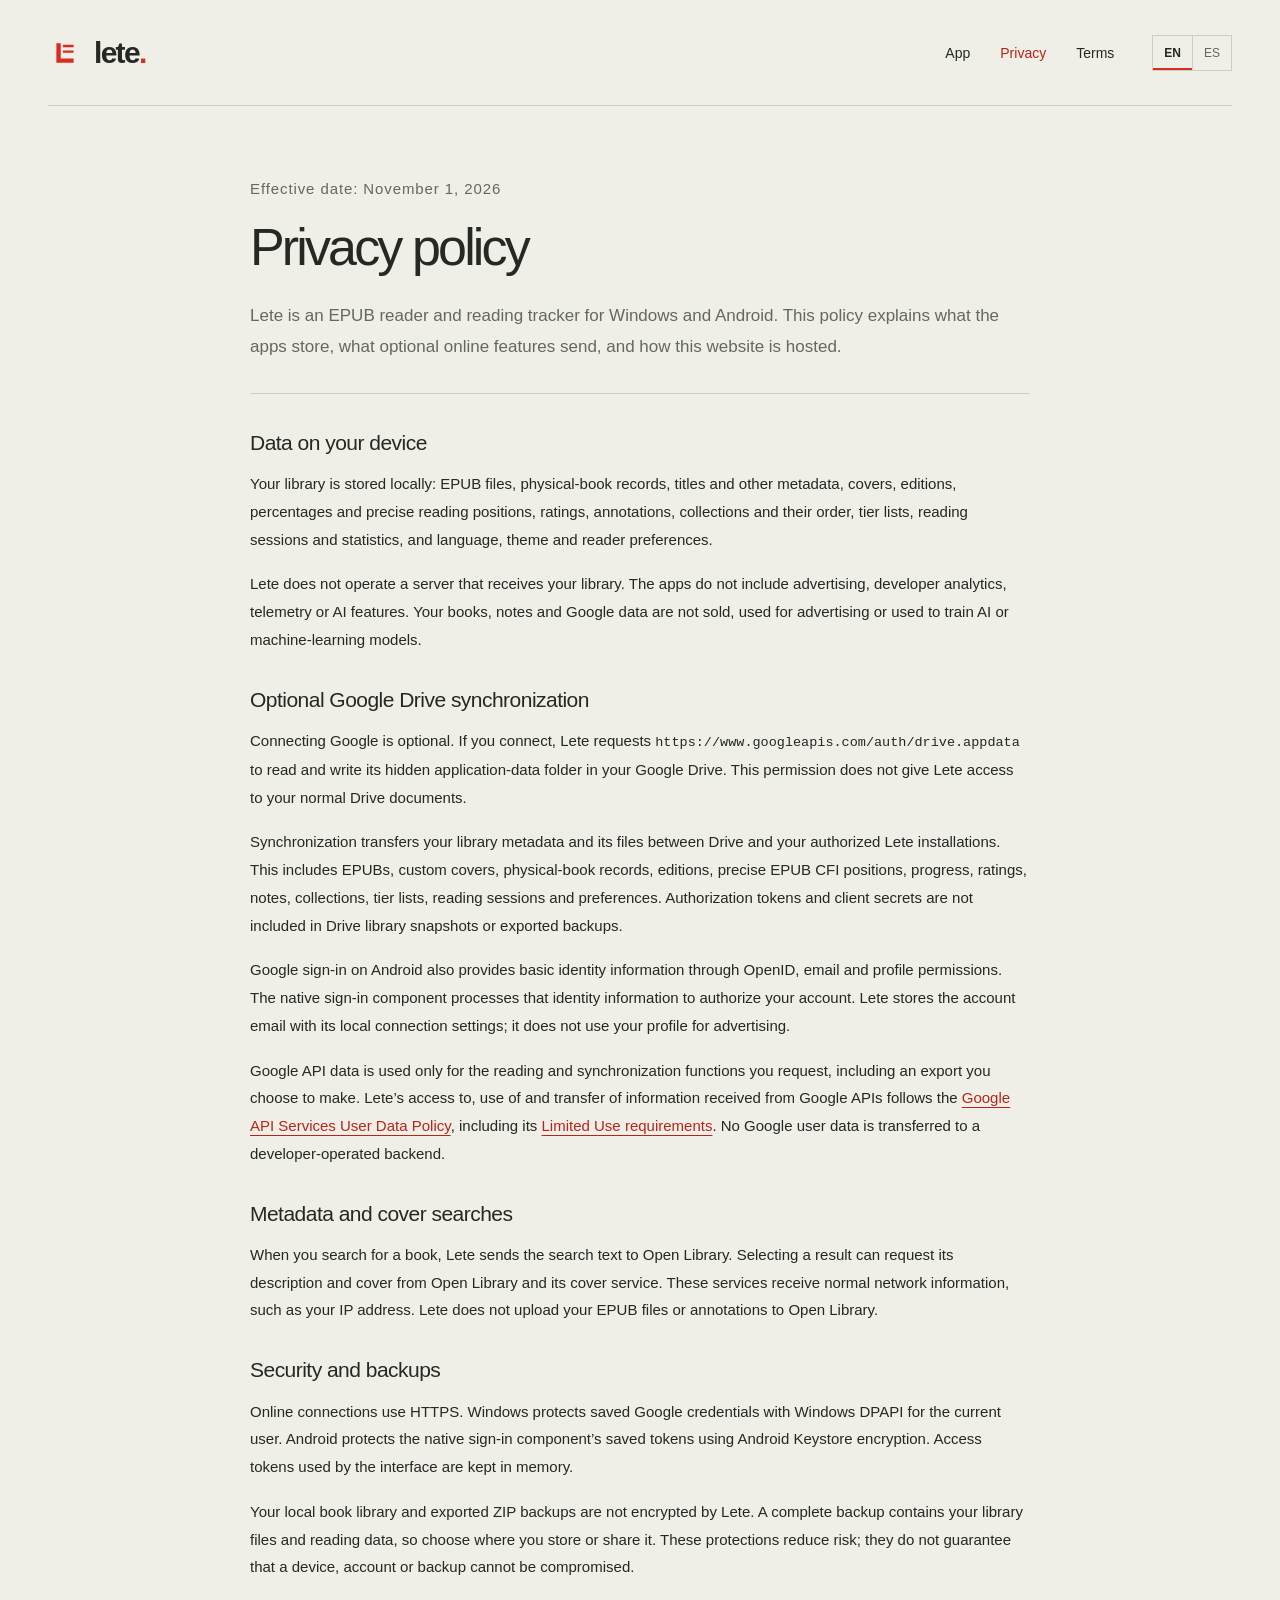
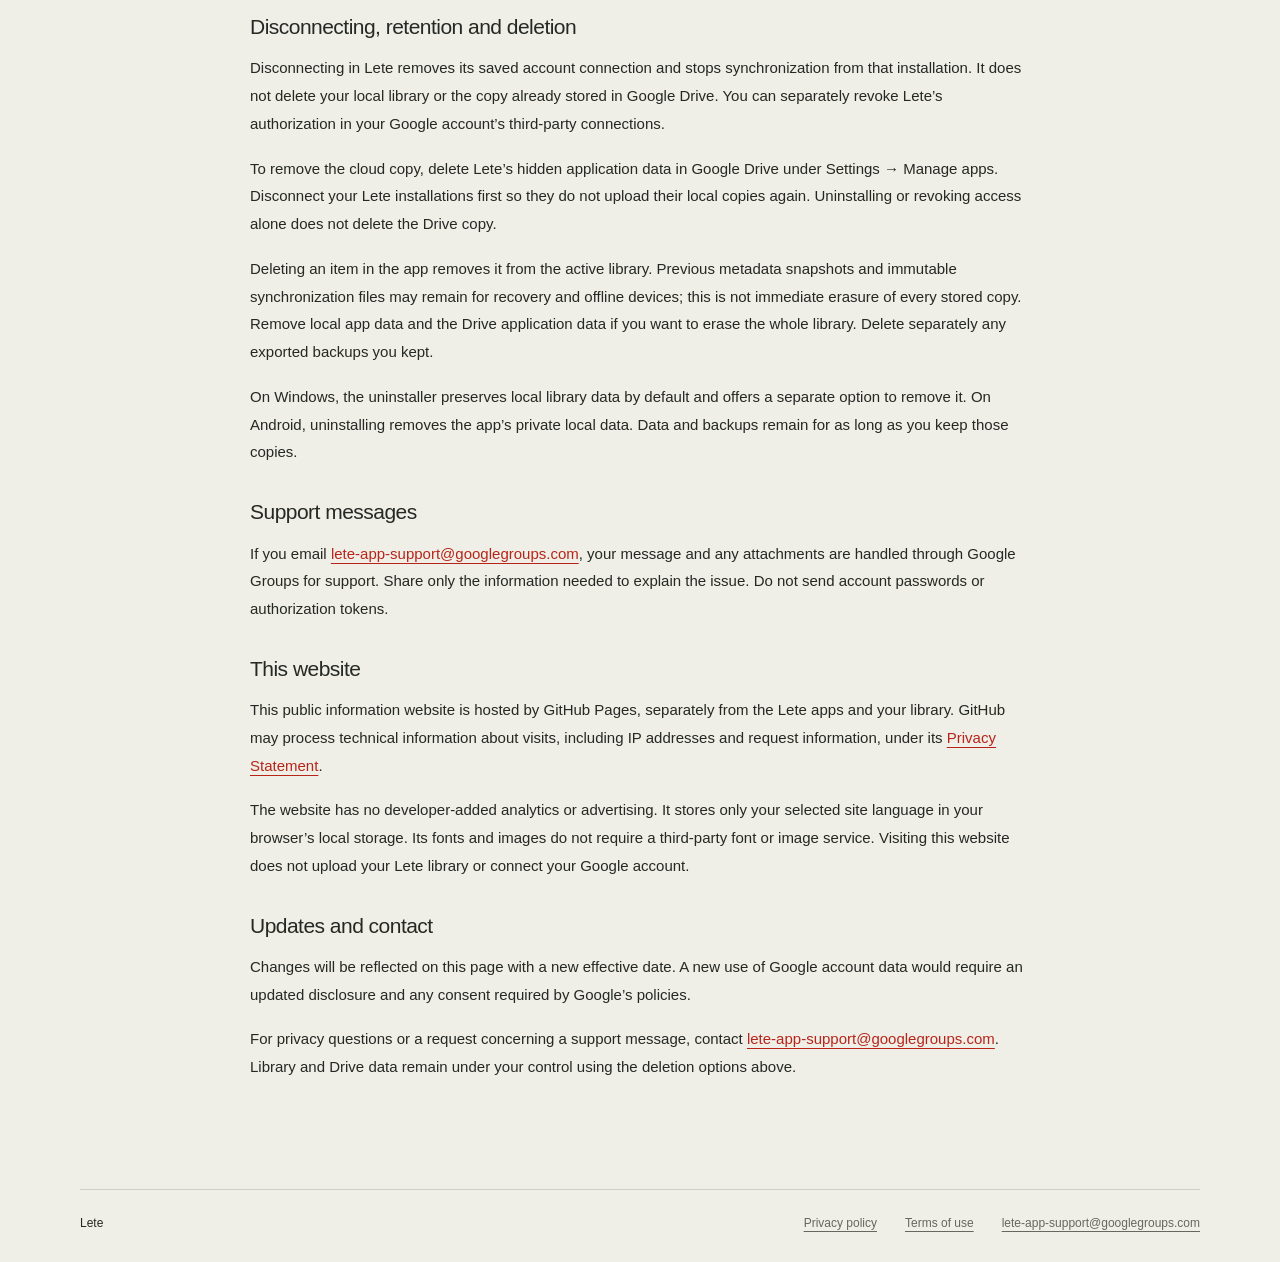
==== privacy.html @ 0ac7e888 "Publish Lete website and privacy information" ====
<!doctype html>
<html lang="en">
  <head>
    <meta charset="utf-8" />
    <meta name="viewport" content="width=device-width, initial-scale=1" />
    <meta name="theme-color" content="#efeee7" />
    <meta
      name="description"
      content="How Lete handles local library data, optional Google Drive synchronization and website visits."
    />
    <link rel="canonical" href="https://sangreprimitiva.github.io/privacy.html" />
    <link rel="icon" type="image/svg+xml" href="./logo.svg" />
    <link rel="stylesheet" href="./styles.css" />
    <script src="./site.js" defer></script>
    <title>Privacy policy — Lete</title>
  </head>
  <body data-page="privacy">
    <a class="skip-link" href="#main" data-en="Skip to content" data-es="Ir al contenido"
      >Skip to content</a
    >
    <header class="site-header">
      <a class="brand" href="./" aria-label="Lete"
        ><img src="./logo.svg" width="34" height="34" alt="" /><span
          >lete<span class="brand-dot">.</span></span
        ></a
      >
      <nav
        class="main-nav"
        aria-label="Main navigation"
        data-label-en="Main navigation"
        data-label-es="Navegación principal"
      >
        <a href="./" data-en="App" data-es="App">App</a
        ><a href="./privacy.html" aria-current="page" data-en="Privacy" data-es="Privacidad"
          >Privacy</a
        ><a href="./terms.html" data-en="Terms" data-es="Términos">Terms</a>
      </nav>
      <div
        class="language-control"
        role="group"
        aria-label="Language"
        data-label-en="Language"
        data-label-es="Idioma"
      >
        <button type="button" data-set-language="en" aria-pressed="true" lang="en">EN</button
        ><button type="button" data-set-language="es" aria-pressed="false" lang="es">ES</button>
      </div>
    </header>
    <main id="main" class="document content-width">
      <article data-language="en">
        <header class="document-header">
          <p class="document-date">Effective date: November 1, 2026</p>
          <h1>Privacy policy</h1>
          <p>
            Lete is an EPUB reader and reading tracker for Windows and Android. This policy explains
            what the apps store, what optional online features send, and how this website is hosted.
          </p>
        </header>
        <section>
          <h2>Data on your device</h2>
          <p>
            Your library is stored locally: EPUB files, physical-book records, titles and other
            metadata, covers, editions, percentages and precise reading positions, ratings,
            annotations, collections and their order, tier lists, reading sessions and statistics,
            and language, theme and reader preferences.
          </p>
          <p>
            Lete does not operate a server that receives your library. The apps do not include
            advertising, developer analytics, telemetry or AI features. Your books, notes and Google
            data are not sold, used for advertising or used to train AI or machine-learning models.
          </p>
        </section>
        <section>
          <h2>Optional Google Drive synchronization</h2>
          <p>
            Connecting Google is optional. If you connect, Lete requests
            <code>https://www.googleapis.com/auth/drive.appdata</code> to read and write its hidden
            application-data folder in your Google Drive. This permission does not give Lete access
            to your normal Drive documents.
          </p>
          <p>
            Synchronization transfers your library metadata and its files between Drive and your
            authorized Lete installations. This includes EPUBs, custom covers, physical-book
            records, editions, precise EPUB CFI positions, progress, ratings, notes, collections,
            tier lists, reading sessions and preferences. Authorization tokens and client secrets
            are not included in Drive library snapshots or exported backups.
          </p>
          <p>
            Google sign-in on Android also provides basic identity information through OpenID, email
            and profile permissions. The native sign-in component processes that identity
            information to authorize your account. Lete stores the account email with its local
            connection settings; it does not use your profile for advertising.
          </p>
          <p>
            Google API data is used only for the reading and synchronization functions you request,
            including an export you choose to make. Lete’s access to, use of and transfer of
            information received from Google APIs follows the
            <a href="https://developers.google.com/terms/api-services-user-data-policy"
              >Google API Services User Data Policy</a
            >, including its
            <a href="https://developers.google.com/terms/api-services-user-data-policy#limited-use"
              >Limited Use requirements</a
            >. No Google user data is transferred to a developer-operated backend.
          </p>
        </section>
        <section>
          <h2>Metadata and cover searches</h2>
          <p>
            When you search for a book, Lete sends the search text to Open Library. Selecting a
            result can request its description and cover from Open Library and its cover service.
            These services receive normal network information, such as your IP address. Lete does
            not upload your EPUB files or annotations to Open Library.
          </p>
        </section>
        <section>
          <h2>Security and backups</h2>
          <p>
            Online connections use HTTPS. Windows protects saved Google credentials with Windows
            DPAPI for the current user. Android protects the native sign-in component’s saved tokens
            using Android Keystore encryption. Access tokens used by the interface are kept in
            memory.
          </p>
          <p>
            Your local book library and exported ZIP backups are not encrypted by Lete. A complete
            backup contains your library files and reading data, so choose where you store or share
            it. These protections reduce risk; they do not guarantee that a device, account or
            backup cannot be compromised.
          </p>
        </section>
        <section>
          <h2>Disconnecting, retention and deletion</h2>
          <p>
            Disconnecting in Lete removes its saved account connection and stops synchronization
            from that installation. It does not delete your local library or the copy already stored
            in Google Drive. You can separately revoke Lete’s authorization in your Google account’s
            third-party connections.
          </p>
          <p>
            To remove the cloud copy, delete Lete’s hidden application data in Google Drive under
            Settings → Manage apps. Disconnect your Lete installations first so they do not upload
            their local copies again. Uninstalling or revoking access alone does not delete the
            Drive copy.
          </p>
          <p>
            Deleting an item in the app removes it from the active library. Previous metadata
            snapshots and immutable synchronization files may remain for recovery and offline
            devices; this is not immediate erasure of every stored copy. Remove local app data and
            the Drive application data if you want to erase the whole library. Delete separately any
            exported backups you kept.
          </p>
          <p>
            On Windows, the uninstaller preserves local library data by default and offers a
            separate option to remove it. On Android, uninstalling removes the app’s private local
            data. Data and backups remain for as long as you keep those copies.
          </p>
        </section>
        <section>
          <h2>Support messages</h2>
          <p>
            If you email
            <a href="mailto:lete-app-support@googlegroups.com">lete-app-support@googlegroups.com</a
            >, your message and any attachments are handled through Google Groups for support. Share
            only the information needed to explain the issue. Do not send account passwords or
            authorization tokens.
          </p>
        </section>
        <section>
          <h2>This website</h2>
          <p>
            This public information website is hosted by GitHub Pages, separately from the Lete apps
            and your library. GitHub may process technical information about visits, including IP
            addresses and request information, under its
            <a
              href="https://docs.github.com/en/site-policy/privacy-policies/github-general-privacy-statement"
              >Privacy Statement</a
            >.
          </p>
          <p>
            The website has no developer-added analytics or advertising. It stores only your
            selected site language in your browser’s local storage. Its fonts and images do not
            require a third-party font or image service. Visiting this website does not upload your
            Lete library or connect your Google account.
          </p>
        </section>
        <section>
          <h2>Updates and contact</h2>
          <p>
            Changes will be reflected on this page with a new effective date. A new use of Google
            account data would require an updated disclosure and any consent required by Google’s
            policies.
          </p>
          <p>
            For privacy questions or a request concerning a support message, contact
            <a href="mailto:lete-app-support@googlegroups.com">lete-app-support@googlegroups.com</a
            >. Library and Drive data remain under your control using the deletion options above.
          </p>
        </section>
      </article>
      <article data-language="es" hidden>
        <header class="document-header">
          <p class="document-date">Fecha de vigencia: 1 de noviembre de 2026</p>
          <h1>Política de privacidad</h1>
          <p>
            Lete es un lector EPUB y un registro de lecturas para Windows y Android. Esta política
            explica qué guardan las apps, qué envían las funciones opcionales en línea y cómo se
            aloja este sitio web.
          </p>
        </header>
        <section>
          <h2>Datos en tu dispositivo</h2>
          <p>
            Tu biblioteca se guarda localmente: archivos EPUB, registros de libros físicos, títulos
            y otros metadatos, portadas, ediciones, porcentajes y posiciones precisas de lectura,
            puntuaciones, anotaciones, colecciones y su orden, tier lists, sesiones y estadísticas
            de lectura, y preferencias de idioma, tema y lector.
          </p>
          <p>
            Lete no opera un servidor que reciba tu biblioteca. Las apps no incluyen publicidad,
            analítica del desarrollador, telemetría ni funciones de inteligencia artificial. Tus
            libros, notas y datos de Google no se venden, no se usan para publicidad ni para
            entrenar modelos de inteligencia artificial o aprendizaje automático.
          </p>
        </section>
        <section>
          <h2>Sincronización opcional con Google Drive</h2>
          <p>
            Vincular Google es opcional. Si lo hacés, Lete solicita
            <code>https://www.googleapis.com/auth/drive.appdata</code> para leer y escribir su
            carpeta oculta de datos de aplicación en tu Google Drive. Este permiso no le da acceso a
            tus documentos normales de Drive.
          </p>
          <p>
            La sincronización transfiere los metadatos y archivos de tu biblioteca entre Drive y tus
            instalaciones autorizadas de Lete. Incluye EPUB, portadas propias, registros de libros
            físicos, ediciones, posiciones EPUB CFI precisas, progreso, puntuaciones, notas,
            colecciones, tier lists, sesiones de lectura y preferencias. Los tokens de autorización
            y secretos de cliente no se incluyen en las copias de la biblioteca en Drive ni en los
            respaldos exportados.
          </p>
          <p>
            El inicio de sesión de Google en Android también proporciona información básica de
            identidad mediante los permisos OpenID, correo y perfil. El componente nativo de inicio
            de sesión procesa esa información para autorizar tu cuenta. Lete guarda el correo de la
            cuenta en la configuración local de conexión; no usa tu perfil para publicidad.
          </p>
          <p>
            Los datos de las API de Google se usan únicamente para las funciones de lectura y
            sincronización que solicitás, incluida una exportación que decidas realizar. El acceso,
            uso y transferencia de información recibida de las API de Google por parte de Lete
            respeta la
            <a href="https://developers.google.com/terms/api-services-user-data-policy"
              >Política de Datos del Usuario de los Servicios de las API de Google</a
            >, incluidos sus
            <a href="https://developers.google.com/terms/api-services-user-data-policy#limited-use"
              >requisitos de Uso Limitado</a
            >. No se transfieren datos de usuario de Google a un servidor del desarrollador.
          </p>
        </section>
        <section>
          <h2>Búsquedas de metadatos y portadas</h2>
          <p>
            Cuando buscás un libro, Lete envía el texto de búsqueda a Open Library. Al seleccionar
            un resultado, puede solicitar su descripción y portada a Open Library y a su servicio de
            portadas. Esos servicios reciben información normal de red, como tu dirección IP. Lete
            no sube tus archivos EPUB ni anotaciones a Open Library.
          </p>
        </section>
        <section>
          <h2>Seguridad y respaldos</h2>
          <p>
            Las conexiones en línea usan HTTPS. Windows protege las credenciales guardadas de Google
            con Windows DPAPI para el usuario actual. Android protege los tokens guardados del
            componente nativo de inicio de sesión mediante cifrado con Android Keystore. Los tokens
            de acceso usados por la interfaz se mantienen en memoria.
          </p>
          <p>
            Lete no cifra tu biblioteca local ni los respaldos ZIP exportados. Un respaldo completo
            contiene los archivos y datos de lectura de tu biblioteca, por lo que debés elegir dónde
            guardarlo o compartirlo. Estas medidas reducen riesgos; no garantizan que un
            dispositivo, cuenta o respaldo no pueda verse comprometido.
          </p>
        </section>
        <section>
          <h2>Desconexión, conservación y eliminación</h2>
          <p>
            Desconectarte desde Lete elimina la conexión guardada a tu cuenta y detiene la
            sincronización desde esa instalación. No elimina tu biblioteca local ni la copia ya
            guardada en Google Drive. Podés revocar por separado la autorización de Lete desde las
            conexiones de terceros de tu cuenta de Google.
          </p>
          <p>
            Para quitar la copia en la nube, eliminá los datos ocultos de Lete desde Google Drive,
            en Configuración → Administrar aplicaciones. Primero desconectá tus instalaciones de
            Lete para que no vuelvan a subir sus copias locales. Desinstalar o revocar el acceso por
            sí solo no elimina la copia de Drive.
          </p>
          <p>
            Eliminar un elemento desde la app lo quita de la biblioteca activa. Pueden conservarse
            copias anteriores de metadatos y archivos inmutables de sincronización para recuperación
            y dispositivos sin conexión; esto no borra inmediatamente todas las copias almacenadas.
            Si querés borrar toda la biblioteca, eliminá los datos locales de la app y sus datos de
            aplicación en Drive. Eliminá por separado los respaldos exportados que hayas conservado.
          </p>
          <p>
            En Windows, el desinstalador conserva los datos locales de la biblioteca por defecto y
            ofrece una opción separada para eliminarlos. En Android, desinstalar elimina los datos
            locales privados de la app. Los datos y respaldos se conservan mientras mantengas esas
            copias.
          </p>
        </section>
        <section>
          <h2>Mensajes a soporte</h2>
          <p>
            Si escribís a
            <a href="mailto:lete-app-support@googlegroups.com">lete-app-support@googlegroups.com</a
            >, tu mensaje y los adjuntos se gestionan mediante Google Groups para brindar soporte.
            Compartí únicamente la información necesaria para explicar el problema. No envíes
            contraseñas ni tokens de autorización.
          </p>
        </section>
        <section>
          <h2>Este sitio web</h2>
          <p>
            Este sitio público de información está alojado en GitHub Pages, de forma separada de las
            apps de Lete y tu biblioteca. GitHub puede procesar información técnica de las visitas,
            incluidas direcciones IP y datos de las solicitudes, según su
            <a
              href="https://docs.github.com/en/site-policy/privacy-policies/github-general-privacy-statement"
              >Declaración de Privacidad</a
            >.
          </p>
          <p>
            El sitio no incluye analítica ni publicidad agregada por el desarrollador. Sólo guarda
            el idioma del sitio que elijas en el almacenamiento local del navegador. Sus tipografías
            e imágenes no requieren un servicio externo. Visitar este sitio no sube tu biblioteca de
            Lete ni vincula tu cuenta de Google.
          </p>
        </section>
        <section>
          <h2>Actualizaciones y contacto</h2>
          <p>
            Los cambios se reflejarán en esta página con una nueva fecha de vigencia. Un nuevo uso
            de datos de la cuenta de Google requeriría una declaración actualizada y el
            consentimiento que exijan las políticas de Google.
          </p>
          <p>
            Para consultas de privacidad o solicitudes relacionadas con un mensaje a soporte,
            escribí a
            <a href="mailto:lete-app-support@googlegroups.com">lete-app-support@googlegroups.com</a
            >. Los datos de la biblioteca y de Drive siguen bajo tu control mediante las opciones de
            eliminación anteriores.
          </p>
        </section>
      </article>
    </main>
    <footer class="site-footer content-width">
      <a href="./">Lete</a>
      <div>
        <a href="./privacy.html" data-en="Privacy policy" data-es="Política de privacidad"
          >Privacy policy</a
        ><a href="./terms.html" data-en="Terms of use" data-es="Términos de uso">Terms of use</a
        ><a href="mailto:lete-app-support@googlegroups.com">lete-app-support@googlegroups.com</a>
      </div>
    </footer>
  </body>
</html>
---- styles.css ----
:root {
  color-scheme: light;
  font-family: Arial, Helvetica, sans-serif;
  font-synthesis: none;
  text-rendering: optimizeLegibility;
  -webkit-font-smoothing: antialiased;
  --paper: #efeee7;
  --panel: #e7e6df;
  --ink: #252823;
  --muted: #65685f;
  --line: #cccfc4;
  --red: #d92d20;
  --red-ink: #b7251a;
  background: var(--paper);
  color: var(--ink);
}
* {
  box-sizing: border-box;
}
[hidden] {
  display: none !important;
}
body {
  margin: 0;
}
a {
  color: inherit;
  text-underline-offset: 4px;
}
button,
a {
  -webkit-tap-highlight-color: transparent;
}
a:focus-visible,
button:focus-visible {
  outline: 2px solid var(--red);
  outline-offset: 5px;
}
.content-width {
  width: min(1120px, calc(100% - 96px));
  margin-inline: auto;
}
.skip-link {
  position: fixed;
  top: 8px;
  left: 8px;
  padding: 12px;
  z-index: 10;
  background: var(--ink);
  color: var(--paper);
  transform: translateY(-150%);
}
.skip-link:focus {
  transform: translateY(0);
}
.site-header {
  min-height: 106px;
  width: min(1344px, calc(100% - 96px));
  margin-inline: auto;
  display: flex;
  align-items: center;
  gap: 38px;
  border-bottom: 1px solid var(--line);
}
.brand {
  display: inline-flex;
  align-items: center;
  gap: 12px;
  text-decoration: none;
  font-size: 30px;
  font-weight: 700;
  letter-spacing: -1.7px;
}
.brand img {
  display: block;
}
.brand-dot {
  color: var(--red);
}
.main-nav {
  display: flex;
  align-items: center;
  gap: 30px;
  margin-left: auto;
}
.main-nav a {
  padding: 10px 0;
  text-decoration: none;
  font-size: 14px;
}
.main-nav a:hover,
.main-nav a[aria-current] {
  color: var(--red-ink);
}
.language-control {
  display: flex;
  align-items: stretch;
  border: 1px solid var(--line);
}
.language-control button {
  border: 0;
  border-bottom: 2px solid transparent;
  padding: 10px 11px 8px;
  background: transparent;
  color: var(--muted);
  font: inherit;
  font-size: 12px;
  cursor: default;
}
.language-control button + button {
  border-left: 1px solid var(--line);
}
.language-control button[aria-pressed='true'] {
  border-bottom-color: var(--red);
  color: var(--ink);
  font-weight: 700;
}
.hero {
  display: grid;
  grid-template-columns: 1.6fr 1fr;
  align-items: center;
  gap: 50px;
  padding-block: 99px 100px;
}
.platforms,
.document-date {
  margin: 0 0 25px;
  color: var(--muted);
  font-size: 12px;
  font-weight: 500;
  letter-spacing: 0.06em;
}
h1,
h2,
p {
  margin-top: 0;
}
h1 {
  font-size: clamp(40px, 4.7vw, 66px);
  font-weight: 500;
  line-height: 1.06;
  letter-spacing: -0.055em;
  margin-bottom: 25px;
  white-space: pre-line;
}
.hero-description {
  font-size: 17px;
  line-height: 1.7;
  color: var(--muted);
  max-width: 540px;
  margin-bottom: 32px;
}
.hero-links {
  display: flex;
  flex-wrap: wrap;
  align-items: center;
  gap: 24px;
}
.button {
  display: inline-flex;
  min-height: 46px;
  align-items: center;
  padding: 13px 18px;
  text-decoration: none;
  font-size: 13px;
  line-height: 1.5;
}
.primary {
  color: #fff;
  background: var(--red);
}
.primary:hover {
  background: #bd2418;
}
.text-link {
  font-size: 13px;
  text-decoration: none;
}
.identity-panel {
  background: var(--panel);
  width: 100%;
  aspect-ratio: 1;
  display: grid;
  place-items: center;
  border: 1px solid var(--line);
}
.identity-panel img {
  width: 73%;
  height: auto;
}
.features {
  display: grid;
  grid-template-columns: repeat(3, 1fr);
  border-block: 1px solid var(--line);
}
.features article {
  padding: 33px 32px 34px 0;
}
.features article + article {
  border-left: 1px solid var(--line);
  padding-left: 32px;
}
h2 {
  font-size: 19px;
  line-height: 1.35;
  font-weight: 500;
  letter-spacing: -0.025em;
  margin-bottom: 15px;
}
.features p,
.service-note p {
  margin-bottom: 0;
  color: var(--muted);
  font-size: 14px;
  line-height: 1.8;
}
.service-note {
  display: grid;
  grid-template-columns: 1fr 2fr;
  gap: 45px;
  padding-block: 50px 67px;
}
.site-footer {
  display: flex;
  justify-content: space-between;
  align-items: baseline;
  gap: 24px;
  padding-block: 26px 32px;
  border-top: 1px solid var(--line);
  font-size: 12px;
  color: var(--muted);
}
.site-footer > a {
  text-decoration: none;
  color: var(--ink);
}
.site-footer div {
  display: flex;
  flex-wrap: wrap;
  justify-content: flex-end;
  gap: 16px 28px;
}
.site-footer a {
  overflow-wrap: anywhere;
}
.document {
  max-width: 780px;
  padding-block: 69px 76px;
}
.document-header {
  padding-bottom: 30px;
  margin-bottom: 35px;
  border-bottom: 1px solid var(--line);
}
.document h1 {
  font-size: clamp(36px, 5vw, 52px);
  margin-bottom: 25px;
}
.document-date {
  margin-bottom: 21px;
}
.document section {
  margin-block: 32px;
}
.document h2 {
  font-size: 21px;
  margin-bottom: 13px;
}
.document p {
  font-size: 15px;
  line-height: 1.85;
  margin-bottom: 17px;
}
.document p:last-child {
  margin-bottom: 0;
}
.document-header > p:last-child {
  color: var(--muted);
  font-size: 17px;
}
.document a {
  color: var(--red-ink);
  overflow-wrap: anywhere;
}
code {
  font-family: 'Courier New', monospace;
  font-size: 0.9em;
  overflow-wrap: anywhere;
}
@media (prefers-color-scheme: dark) {
  :root {
    color-scheme: dark;
    --paper: #20221f;
    --panel: #292c27;
    --ink: #eeece4;
    --muted: #b3b6ab;
    --line: #494d43;
    --red-ink: #ff8b7f;
  }
}
@media (max-width: 760px) {
  .content-width,
  .site-header {
    width: calc(100% - 44px);
  }
  .site-header {
    min-height: 88px;
    gap: 20px;
    flex-wrap: wrap;
    padding-block: 18px;
  }
  .brand {
    font-size: 27px;
  }
  .brand img {
    width: 30px;
    height: 30px;
  }
  .language-control {
    margin-left: auto;
  }
  .main-nav {
    order: 3;
    flex-basis: 100%;
    margin-left: 0;
    gap: 25px;
  }
  .main-nav a {
    padding-block: 3px;
    font-size: 13px;
  }
  .hero {
    grid-template-columns: 1fr;
    gap: 36px;
    padding-block: 48px 42px;
  }
  h1 {
    font-size: clamp(38px, 9.5vw, 59px);
  }
  .hero-description {
    font-size: 16px;
    line-height: 1.75;
  }
  .platforms {
    margin-bottom: 20px;
  }
  .identity-panel {
    width: 100%;
    aspect-ratio: 1.75;
  }
  .identity-panel img {
    width: 39%;
    max-width: 190px;
  }
  .features {
    grid-template-columns: 1fr;
  }
  .features article,
  .features article + article {
    border-left: 0;
    padding: 25px 0;
  }
  .features article + article {
    border-top: 1px solid var(--line);
  }
  .features h2 {
    margin-bottom: 9px;
  }
  .service-note {
    grid-template-columns: 1fr;
    gap: 0;
    padding-block: 32px 41px;
  }
  .site-footer {
    flex-direction: column;
    gap: 18px;
    line-height: 1.6;
  }
  .site-footer div {
    justify-content: flex-start;
    gap: 14px 22px;
  }
  .document {
    padding-block: 40px 30px;
  }
  .document-header {
    margin-bottom: 30px;
  }
  .document h1 {
    font-size: 38px;
  }
  .document h2 {
    font-size: 20px;
  }
  .document p {
    font-size: 15px;
  }
}
@media (prefers-reduced-motion: no-preference) {
  .main-nav a,
  .language-control button,
  .button {
    transition:
      color 140ms ease,
      background-color 140ms ease,
      border-color 140ms ease;
  }
}
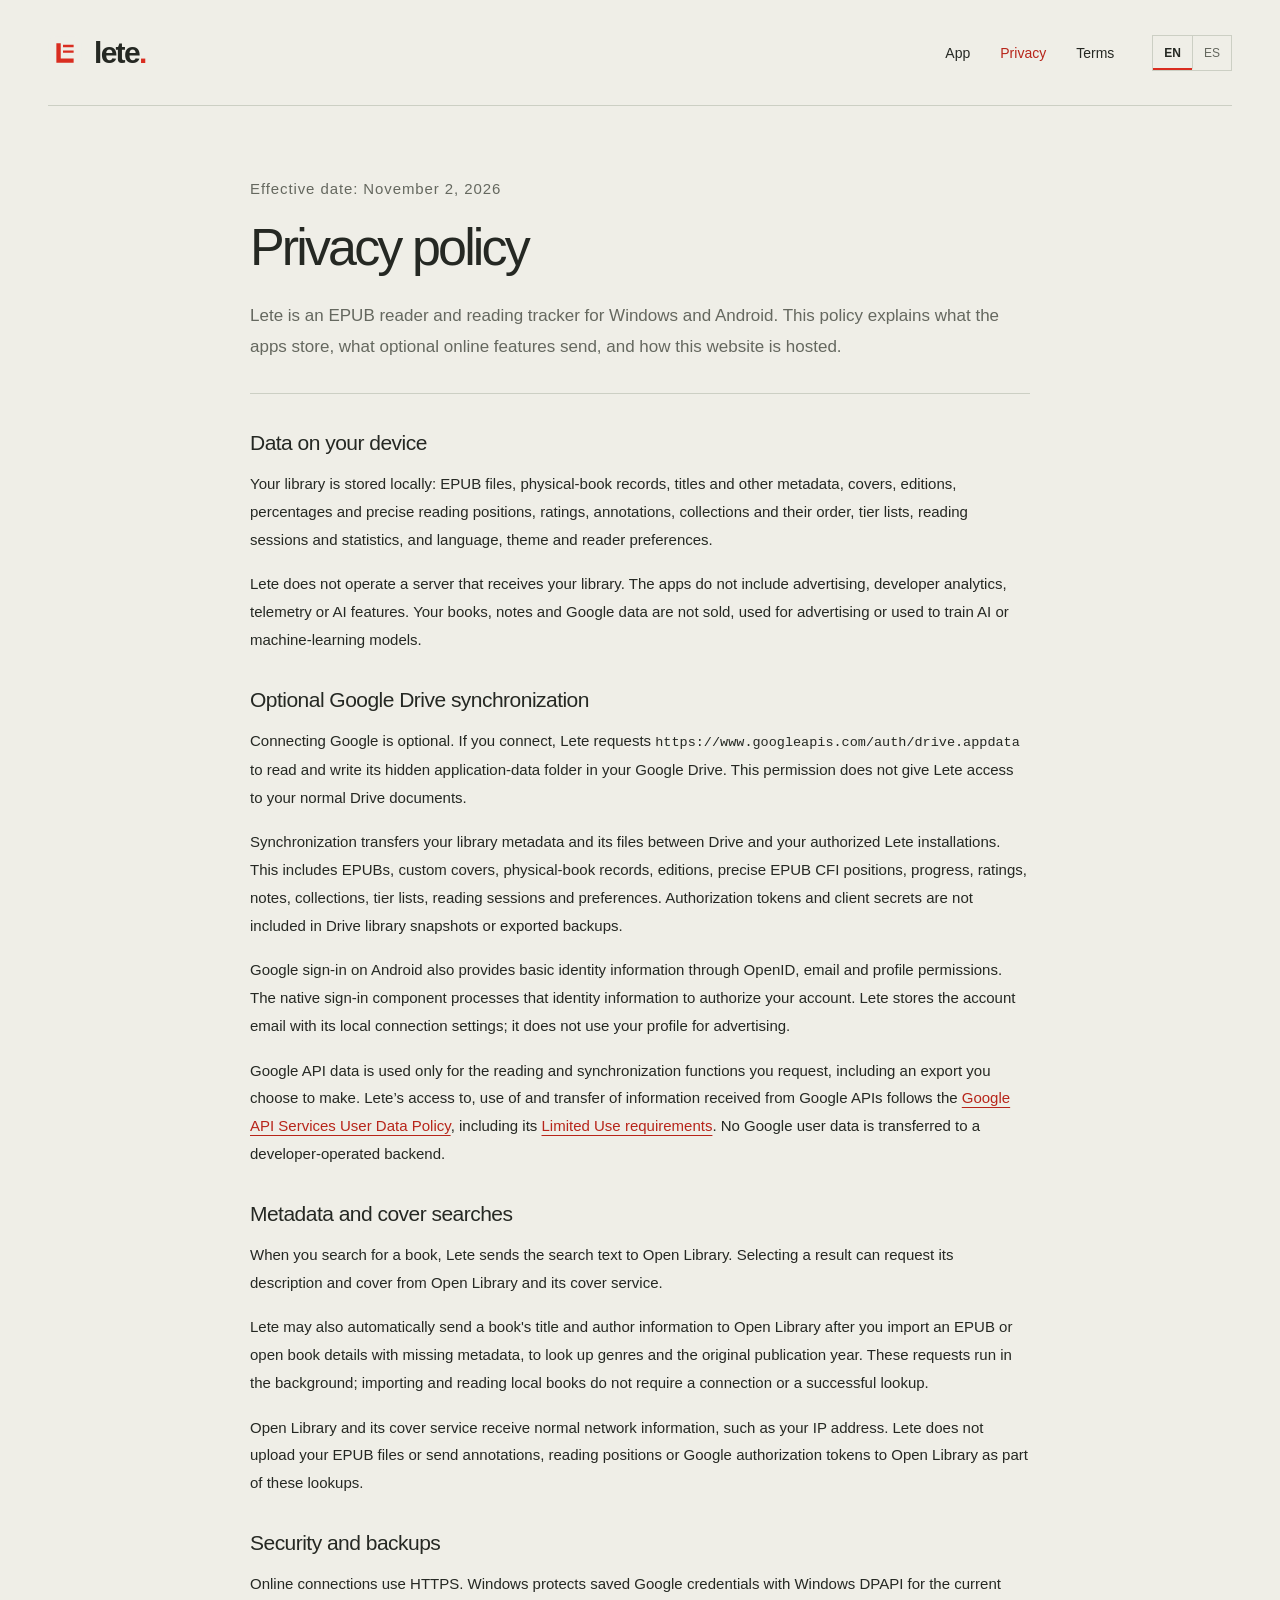
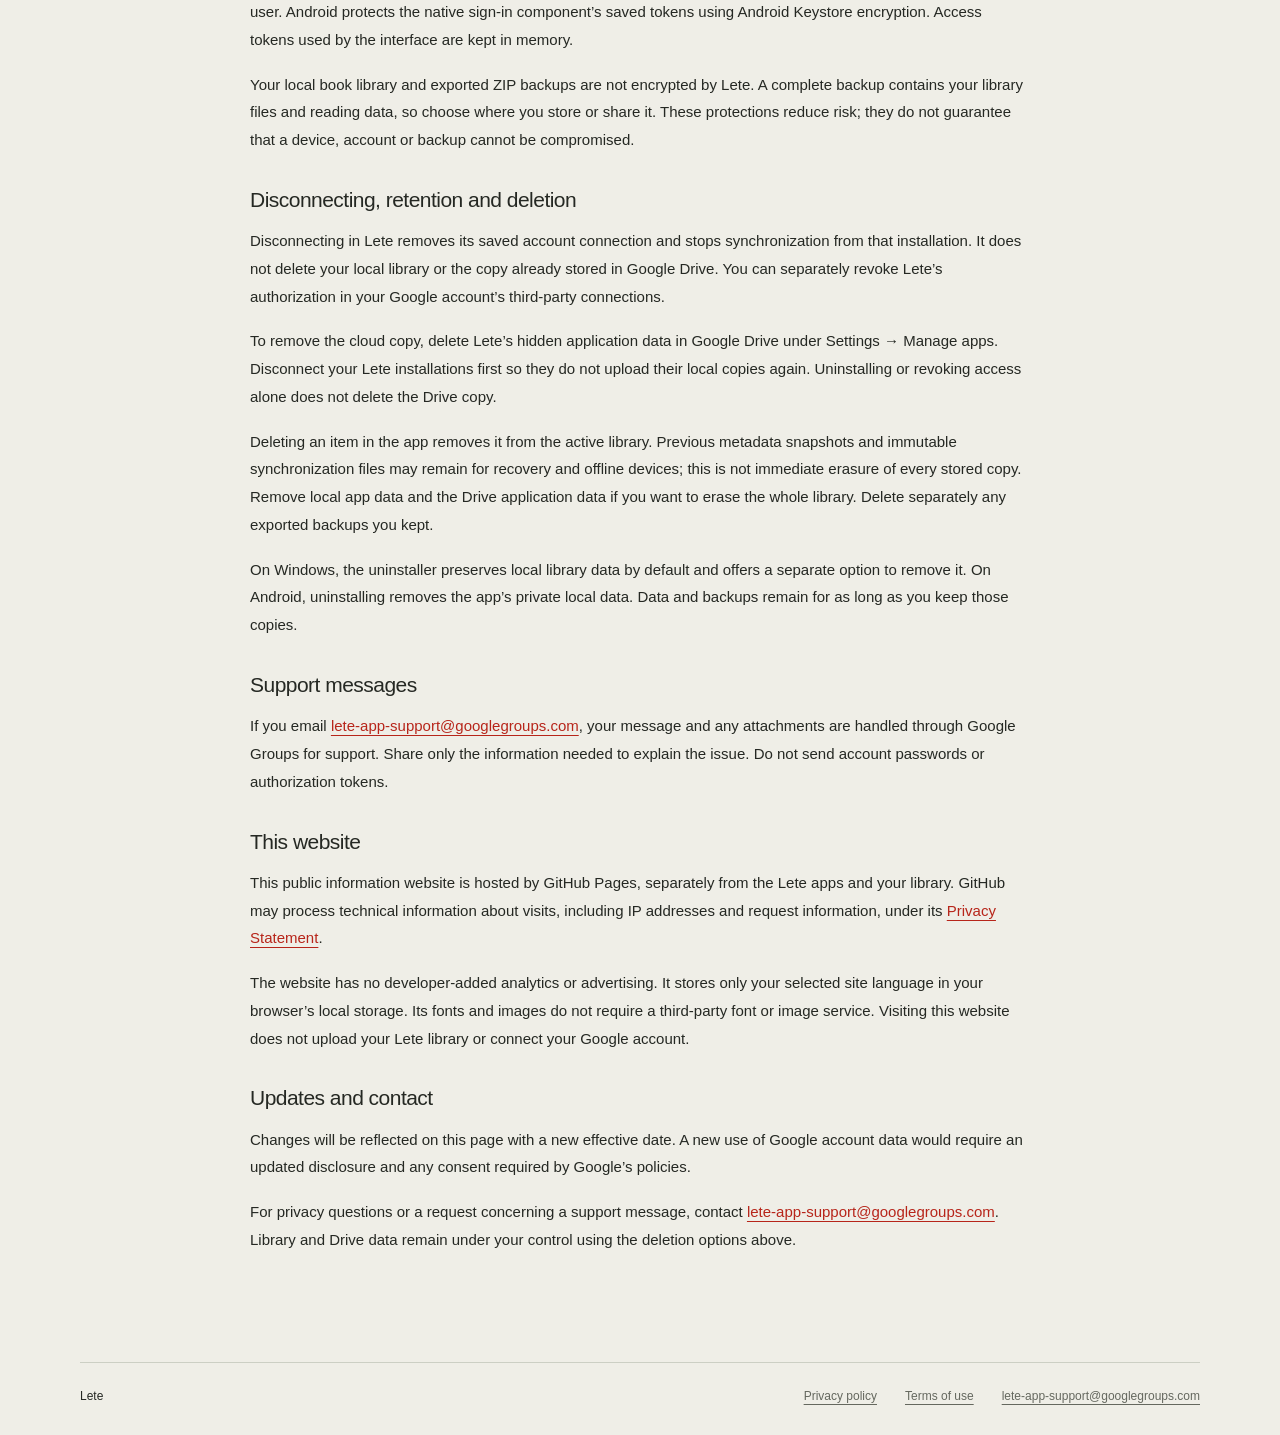
==== commit 4527b452: "Document automatic Open Library metadata requests" ====
--- a/privacy.html
+++ b/privacy.html
@@ -49,7 +49,7 @@
     <main id="main" class="document content-width">
       <article data-language="en">
         <header class="document-header">
-          <p class="document-date">Effective date: November 1, 2026</p>
+          <p class="document-date">Effective date: November 2, 2026</p>
           <h1>Privacy policy</h1>
           <p>
             Lete is an EPUB reader and reading tracker for Windows and Android. This policy explains
@@ -108,8 +108,17 @@
           <p>
             When you search for a book, Lete sends the search text to Open Library. Selecting a
             result can request its description and cover from Open Library and its cover service.
-            These services receive normal network information, such as your IP address. Lete does
-            not upload your EPUB files or annotations to Open Library.
+          </p>
+          <p>
+            Lete may also automatically send a book's title and author information to Open Library
+            after you import an EPUB or open book details with missing metadata, to look up genres
+            and the original publication year. These requests run in the background; importing and
+            reading local books do not require a connection or a successful lookup.
+          </p>
+          <p>
+            Open Library and its cover service receive normal network information, such as your IP
+            address. Lete does not upload your EPUB files or send annotations, reading positions or
+            Google authorization tokens to Open Library as part of these lookups.
           </p>
         </section>
         <section>
@@ -198,7 +207,7 @@
       </article>
       <article data-language="es" hidden>
         <header class="document-header">
-          <p class="document-date">Fecha de vigencia: 1 de noviembre de 2026</p>
+          <p class="document-date">Fecha de vigencia: 2 de noviembre de 2026</p>
           <h1>Política de privacidad</h1>
           <p>
             Lete es un lector EPUB y un registro de lecturas para Windows y Android. Esta política
@@ -261,8 +270,19 @@
           <p>
             Cuando buscás un libro, Lete envía el texto de búsqueda a Open Library. Al seleccionar
             un resultado, puede solicitar su descripción y portada a Open Library y a su servicio de
-            portadas. Esos servicios reciben información normal de red, como tu dirección IP. Lete
-            no sube tus archivos EPUB ni anotaciones a Open Library.
+            portadas.
+          </p>
+          <p>
+            Lete también puede enviar automáticamente el título y los datos de autor de un libro a
+            Open Library después de importar un EPUB o abrir los detalles de un libro con metadatos
+            faltantes, para consultar géneros y el año de publicación original. Estas consultas se
+            ejecutan en segundo plano; importar y leer libros locales no requiere conexión ni que la
+            consulta tenga éxito.
+          </p>
+          <p>
+            Open Library y su servicio de portadas reciben información normal de red, como tu
+            dirección IP. Lete no sube tus archivos EPUB ni envía anotaciones, posiciones de lectura
+            o tokens de autorización de Google a Open Library como parte de estas consultas.
           </p>
         </section>
         <section>
